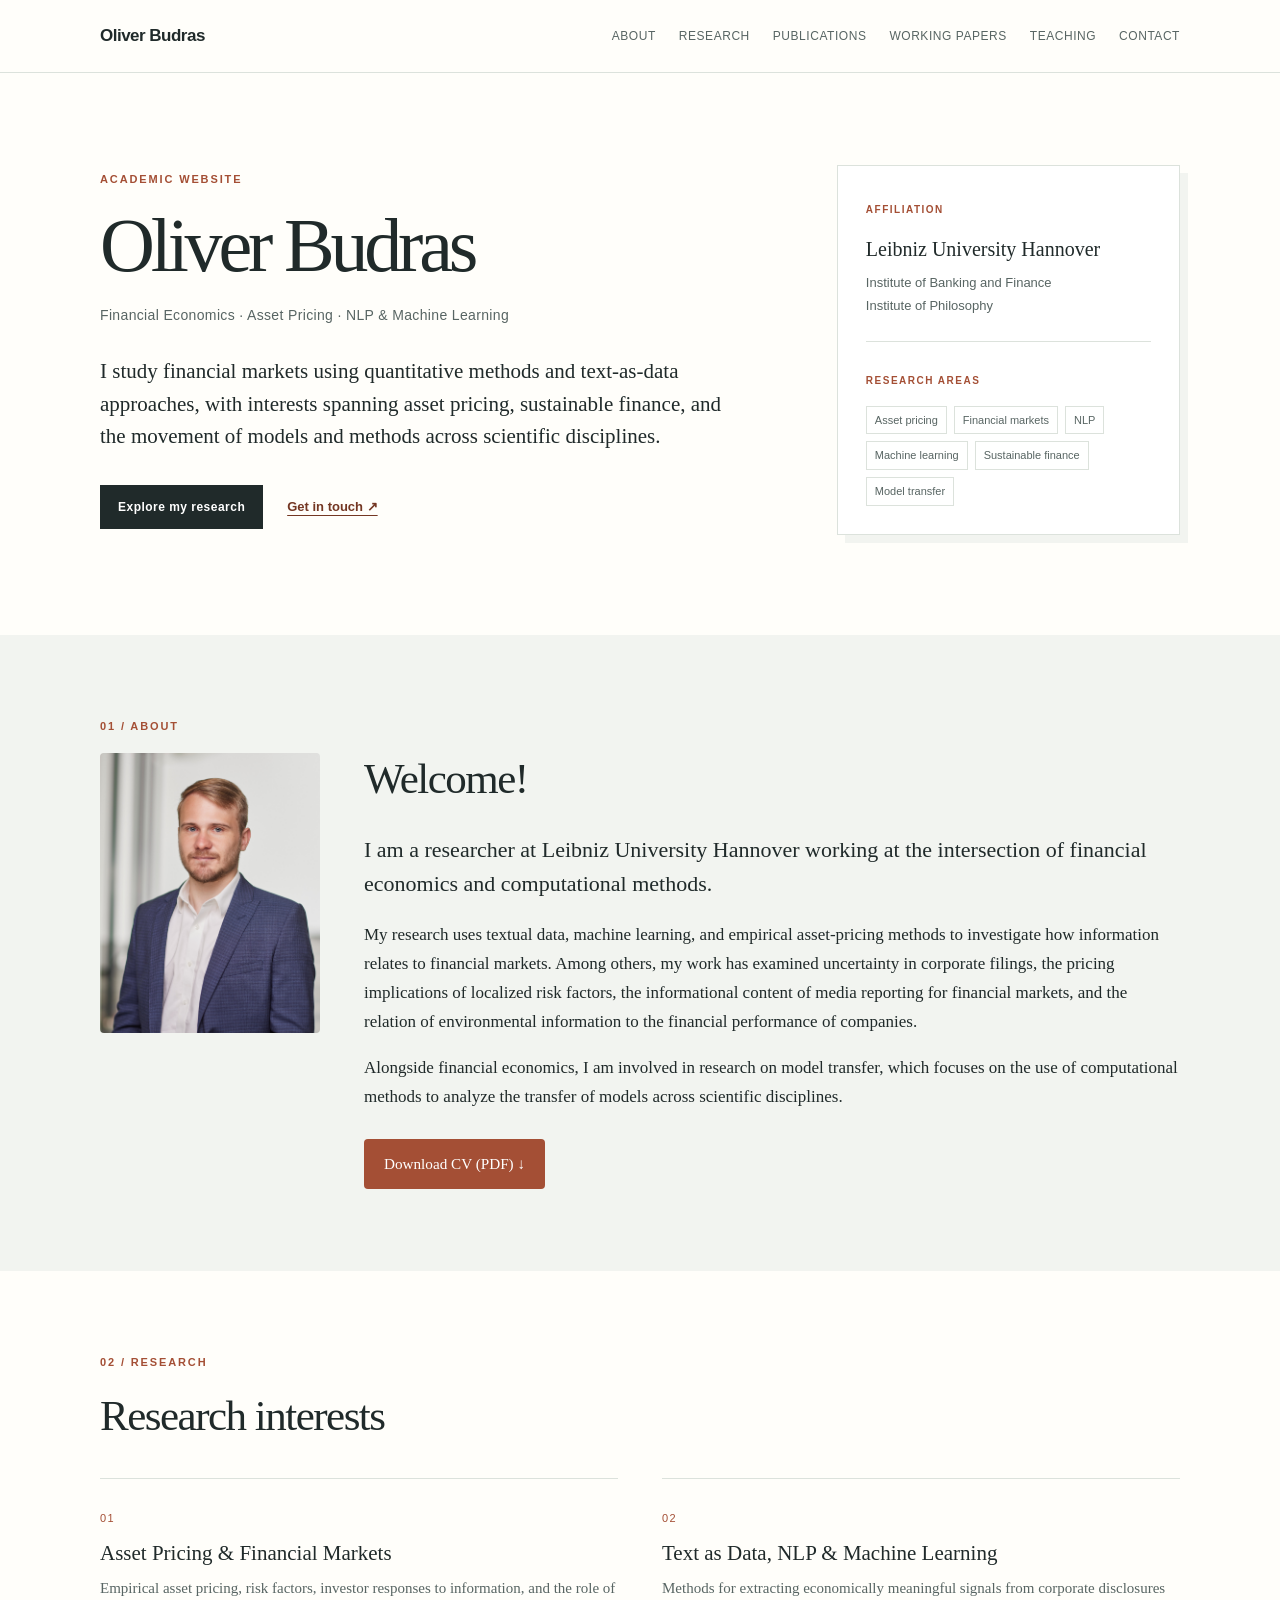
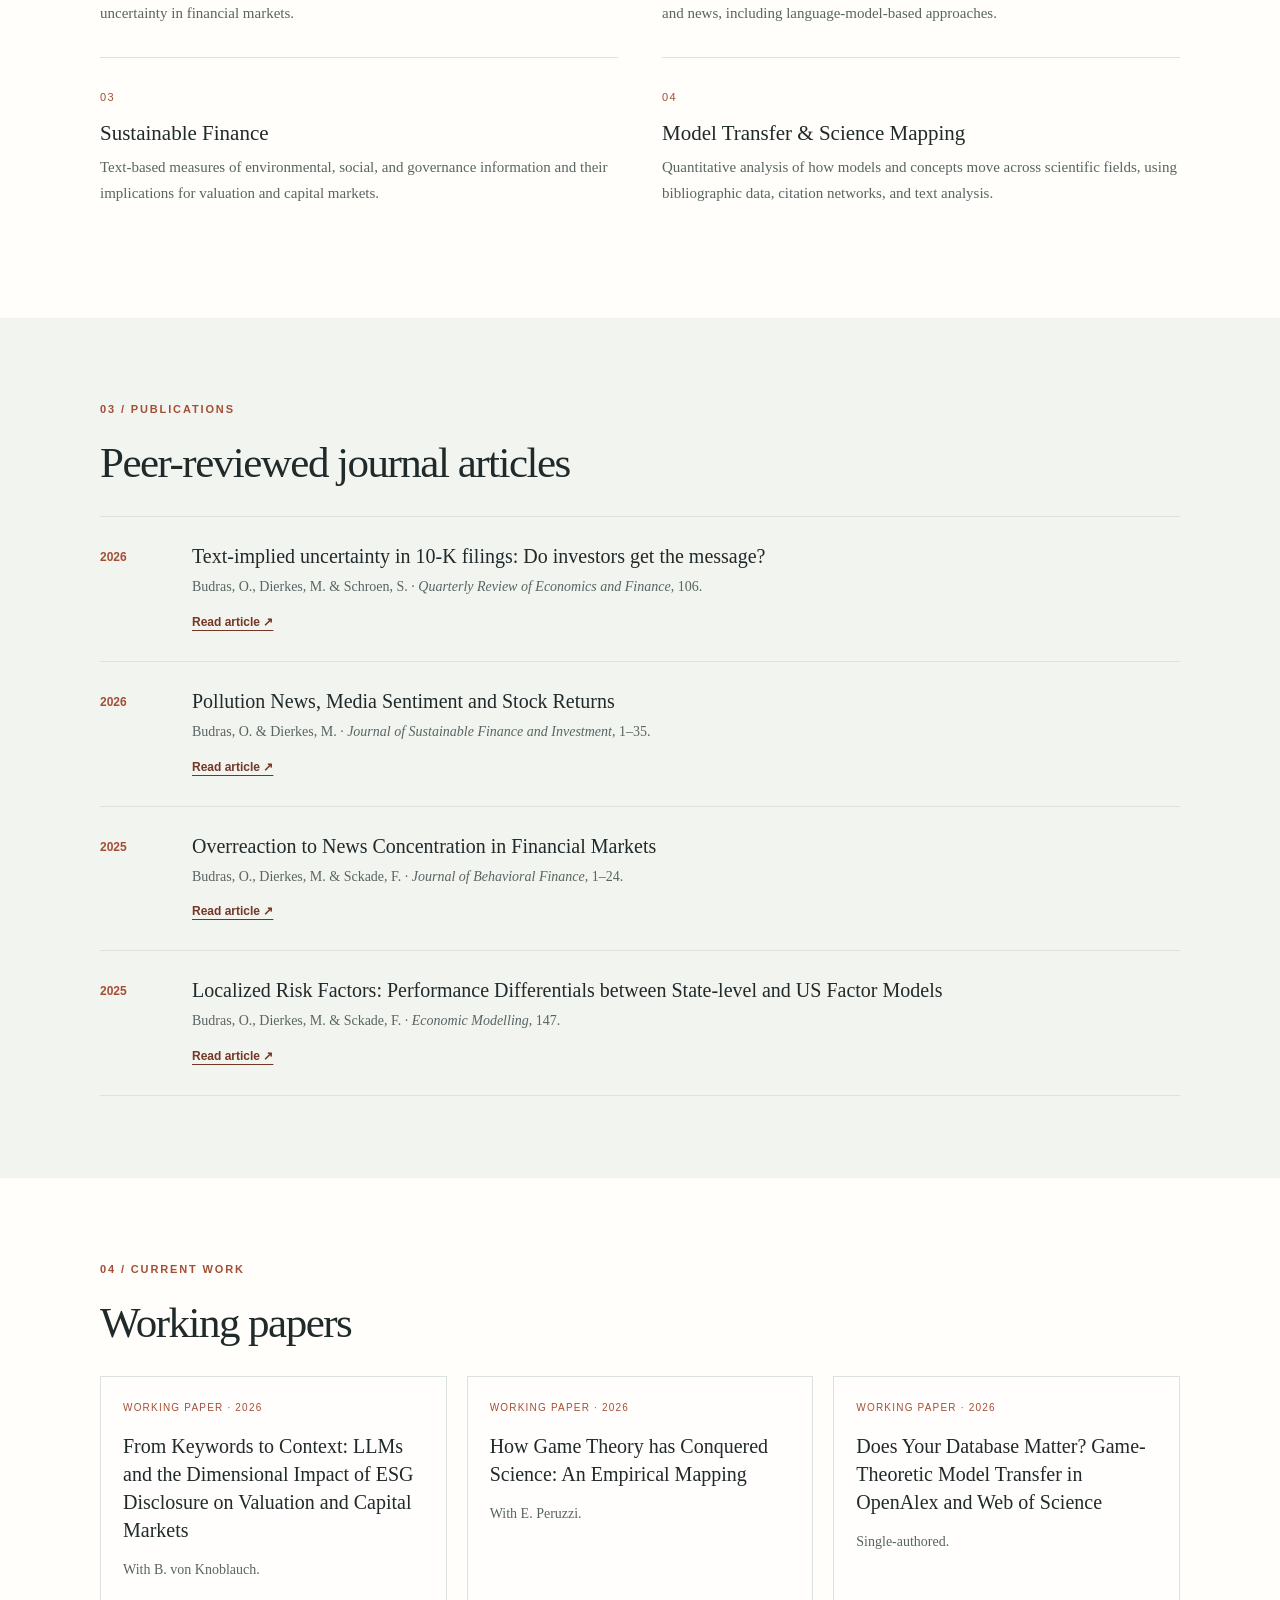
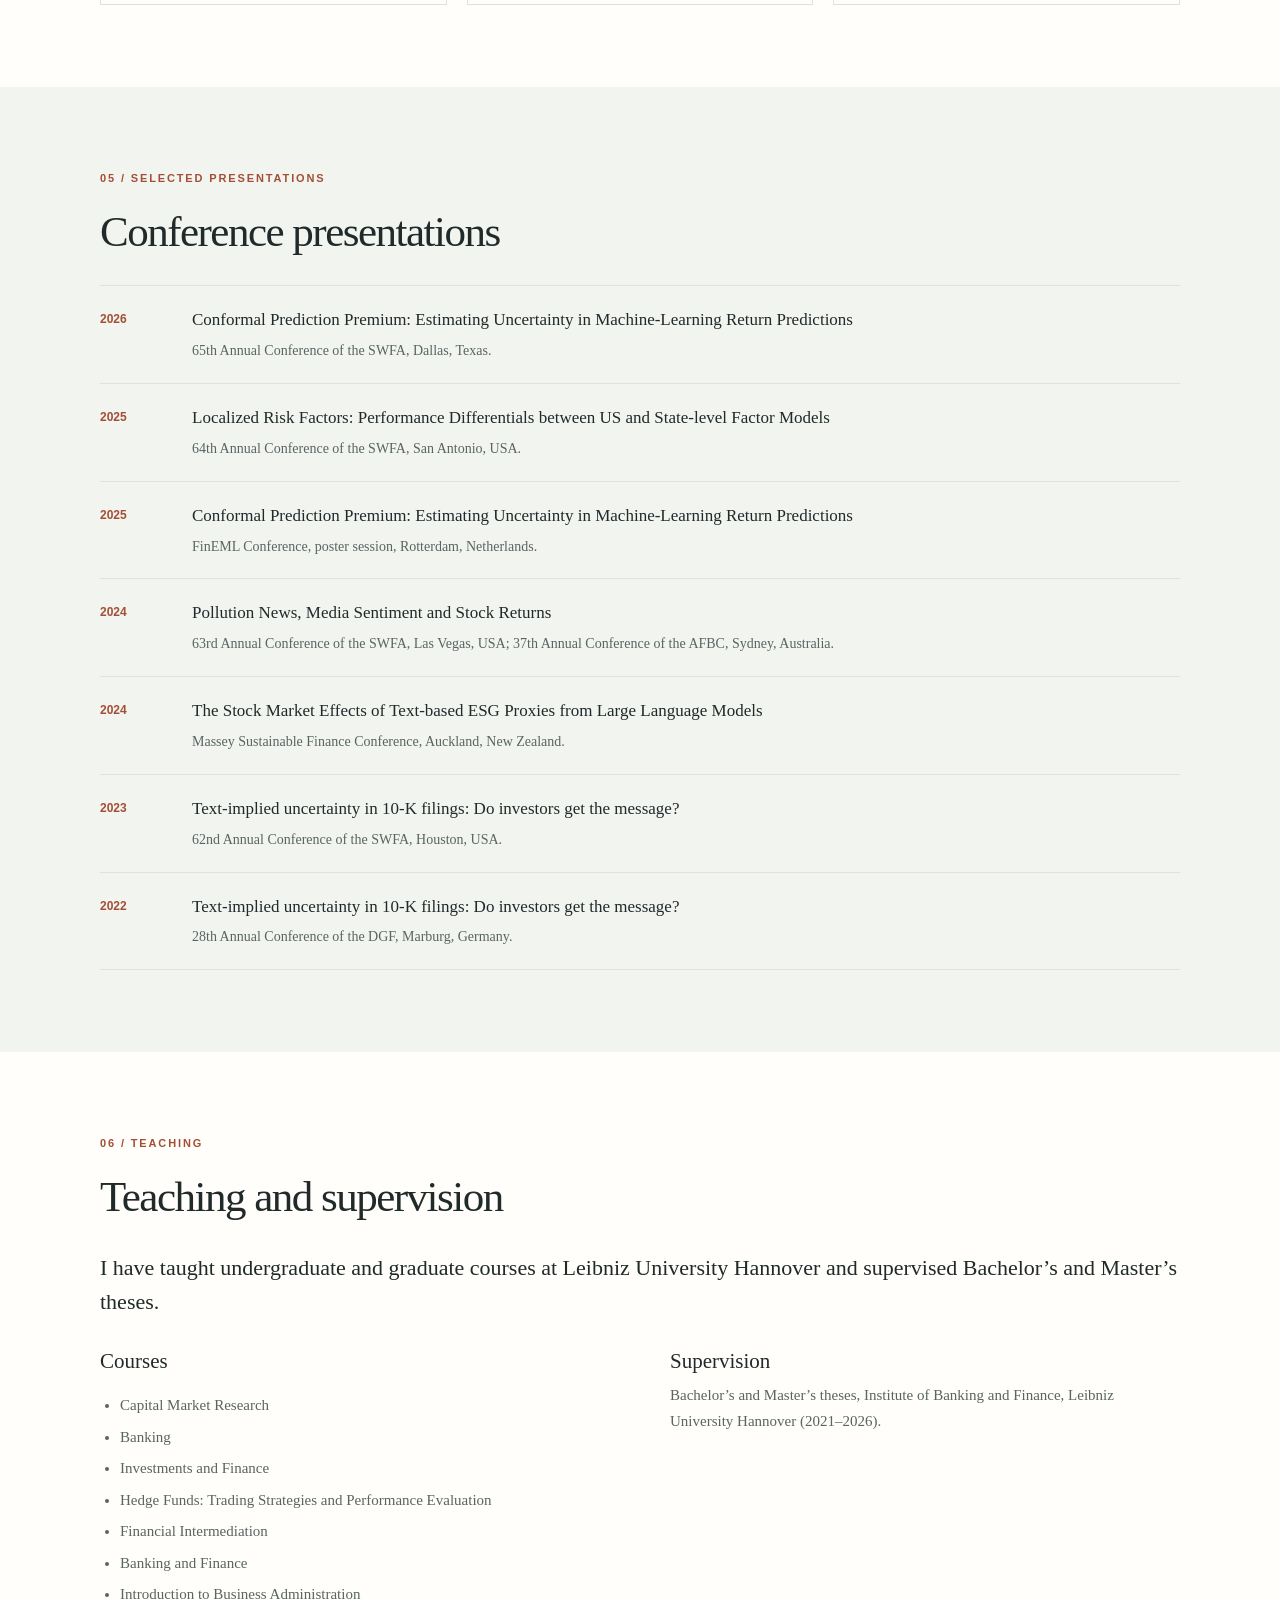
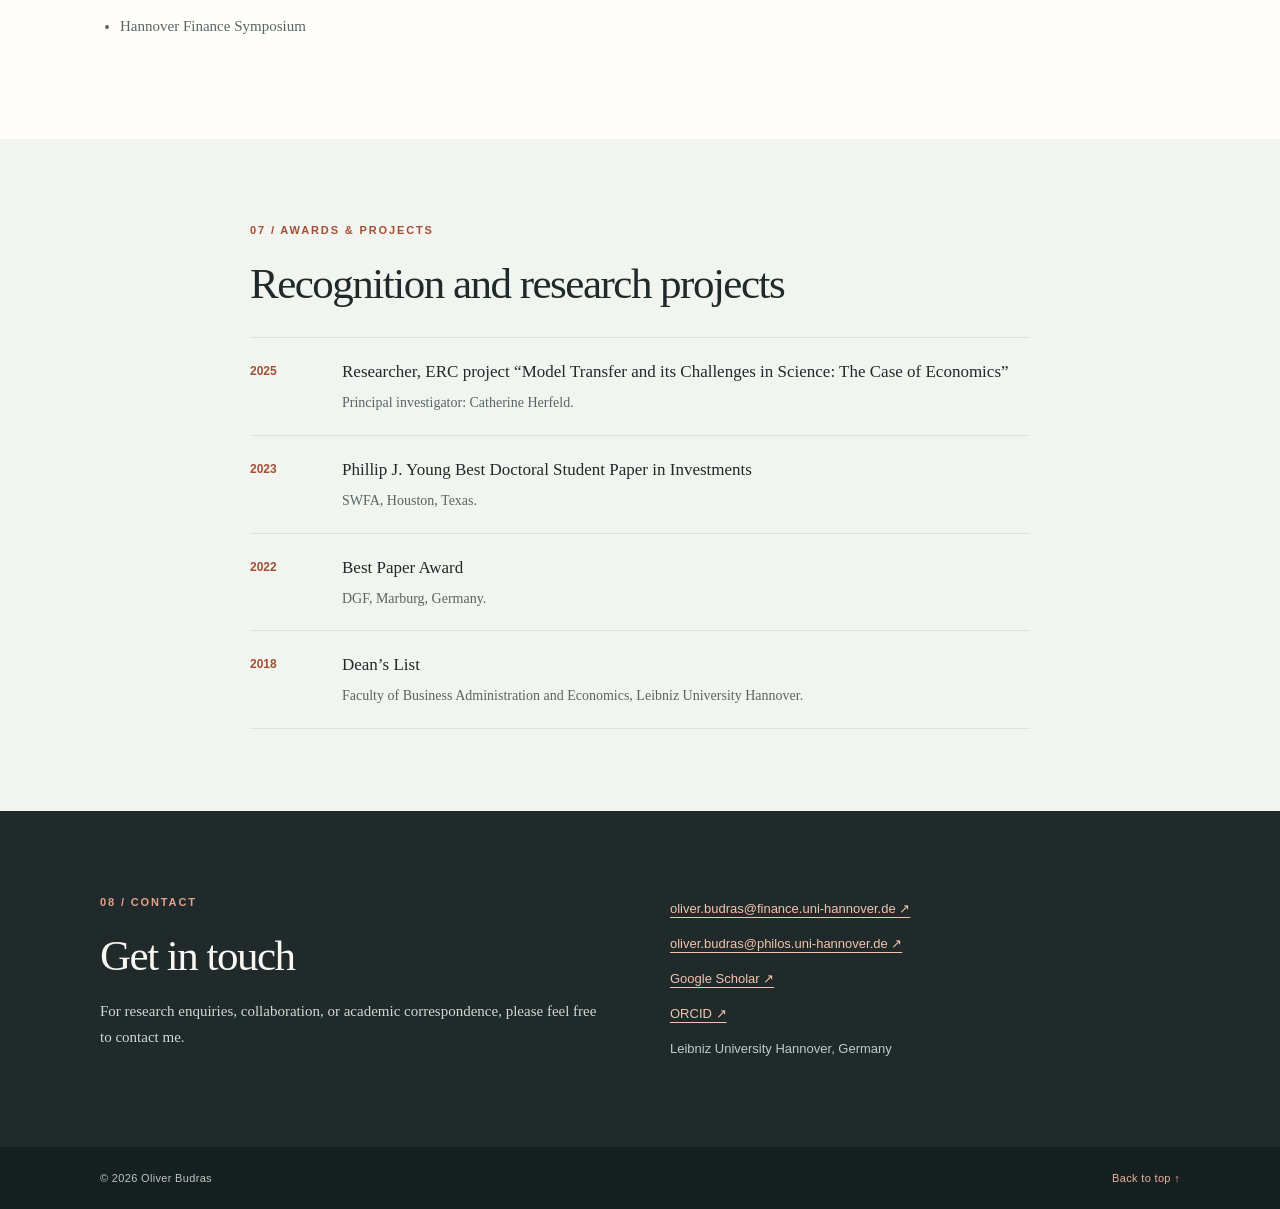
==== index.html @ 7688290a "Add files via upload" ====
<!doctype html>
<html lang="en">
<head>
  <meta charset="utf-8">
  <meta name="viewport" content="width=device-width, initial-scale=1">
  <meta name="description" content="Oliver Budras — research in financial economics, asset pricing, natural language processing, machine learning, sustainable finance, and model transfer.">
  <title>Oliver Budras | Academic Website</title>
  <link rel="stylesheet" href="styles.css">
</head>
<body>
  <header class="site-header">
    <div class="header-inner">
      <a class="wordmark" href="#home">Oliver Budras</a>
      <button class="menu-toggle" aria-label="Toggle navigation" aria-expanded="false">☰</button>
      <nav class="nav" aria-label="Main navigation">
        <a href="#about">About</a>
        <a href="#research">Research</a>
        <a href="#publications">Publications</a>
        <a href="#working-papers">Working Papers</a>
        <a href="#teaching">Teaching</a>
        <a href="#contact">Contact</a>
      </nav>
    </div>
  </header>


  <main id="home">
    <section class="hero wrap">
      <div class="hero-copy">
        <p class="eyebrow">Academic website</p>
        <h1>Oliver Budras</h1>
        <p class="subtitle">Financial Economics · Asset Pricing · NLP &amp; Machine Learning</p>
        <p class="intro">I study financial markets using quantitative methods and text-as-data approaches, with interests spanning asset pricing, sustainable finance, and the movement of models and methods across scientific disciplines.</p>
        <div class="hero-links">
          <a class="button button-dark" href="#publications">Explore my research</a>
          <a class="text-link" href="mailto:oliver.budras@finance.uni-hannover.de">Get in touch ↗</a>
        </div>
      </div>
      <aside class="affiliation-card">
        <span class="card-label">Affiliation</span>
        <p class="affiliation-name">Leibniz University Hannover</p>
        <p>Institute of Banking and Finance<br>Institute of Philosophy</p>
        <div class="card-rule"></div>
        <span class="card-label">Research areas</span>
        <ul class="tag-list">
          <li>Asset pricing</li><li>Financial markets</li><li>NLP</li><li>Machine learning</li><li>Sustainable finance</li><li>Model transfer</li>
        </ul>
      </aside>
    </section>


<section class="section section-muted" id="about">
  <div class="wrap">
    <p class="eyebrow">01 / About</p>

    <div class="about-layout">
      <div class="about-photo">
        <img
          src="images/oliver-budras.jpg"
          alt="Portrait of Oliver Budras"
        />
      </div>

      <div class="about-text">
        <h2>Welcome!</h2>

        <p class="lead">
          I am a researcher at Leibniz University Hannover
          working at the intersection of financial economics
          and computational methods.
        </p>

        <p>
          My research uses textual data, machine learning,
          and empirical asset-pricing methods to investigate
          how information relates to financial markets. Among others, my
          work has examined uncertainty in corporate filings,
          the pricing implications of localized risk factors, the informational content of media reporting for financial markets,
          and the relation of environmental information to the financial performance of companies.
        </p>

        <p>
          Alongside financial economics, I am involved in
          research on model transfer, which focuses on the use of computational methods to analyze the transfer of models across scientific disciplines.
        </p>


<div class="cv-download">
  <a href="files/CV_Oliver_Budras.pdf" download class="cv-button">
    Download CV (PDF) ↓
  </a>
</div>
      </div>
    </div>
  </div>
</section>


    <section class="section" id="research">
      <div class="wrap">
        <p class="eyebrow">02 / Research</p>
        <h2>Research interests</h2>
        <div class="research-grid">
          <article class="research-item"><span class="number">01</span><h3>Asset Pricing &amp; Financial Markets</h3><p>Empirical asset pricing, risk factors, investor responses to information, and the role of uncertainty in financial markets.</p></article>
          <article class="research-item"><span class="number">02</span><h3>Text as Data, NLP &amp; Machine Learning</h3><p>Methods for extracting economically meaningful signals from corporate disclosures and news, including language-model-based approaches.</p></article>
          <article class="research-item"><span class="number">03</span><h3>Sustainable Finance</h3><p>Text-based measures of environmental, social, and governance information and their implications for valuation and capital markets.</p></article>
          <article class="research-item"><span class="number">04</span><h3>Model Transfer &amp; Science Mapping</h3><p>Quantitative analysis of how models and concepts move across scientific fields, using bibliographic data, citation networks, and text analysis.</p></article>
        </div>
      </div>
    </section>

    <section class="section section-muted" id="publications">
      <div class="wrap">
        <p class="eyebrow">03 / Publications</p>
        <h2>Peer-reviewed journal articles</h2>
        <div class="publication-list">
          <article class="publication"><span class="pub-year">2026</span><div><h3>Text-implied uncertainty in 10-K filings: Do investors get the message?</h3><p>Budras, O., Dierkes, M. &amp; Schroen, S. · <em>Quarterly Review of Economics and Finance</em>, 106.</p><a href="https://doi.org/10.1016/j.qref.2026.102121" target="_blank" rel="noopener">Read article ↗</a></div></article>
          <article class="publication"><span class="pub-year">2026</span><div><h3>Pollution News, Media Sentiment and Stock Returns</h3><p>Budras, O. &amp; Dierkes, M. · <em>Journal of Sustainable Finance and Investment</em>, 1–35.</p><a href="https://doi.org/10.1080/20430795.2026.2733407" target="_blank" rel="noopener">Read article ↗</a></div></article>
          <article class="publication"><span class="pub-year">2025</span><div><h3>Overreaction to News Concentration in Financial Markets</h3><p>Budras, O., Dierkes, M. &amp; Sckade, F. · <em>Journal of Behavioral Finance</em>, 1–24.</p><a href="https://doi.org/10.1080/15427560.2025.2516744" target="_blank" rel="noopener">Read article ↗</a></div></article>
          <article class="publication"><span class="pub-year">2025</span><div><h3>Localized Risk Factors: Performance Differentials between State-level and US Factor Models</h3><p>Budras, O., Dierkes, M. &amp; Sckade, F. · <em>Economic Modelling</em>, 147.</p><a href="https://doi.org/10.1016/j.econmod.2025.107067" target="_blank" rel="noopener">Read article ↗</a></div></article>
        </div>
      </div>
    </section>

    <section class="section" id="working-papers">
      <div class="wrap">
        <p class="eyebrow">04 / Current work</p>
        <h2>Working papers</h2>
        <div class="working-list">
          <article><span class="status">Working paper · 2026</span><h3>From Keywords to Context: LLMs and the Dimensional Impact of ESG Disclosure on Valuation and Capital Markets</h3><p>With B. von Knoblauch.</p></article>
          <article><span class="status">Working paper · 2026</span><h3>How Game Theory has Conquered Science: An Empirical Mapping</h3><p>With E. Peruzzi.</p></article>
          <article><span class="status">Working paper · 2026</span><h3>Does Your Database Matter? Game-Theoretic Model Transfer in OpenAlex and Web of Science</h3><p>Single-authored.</p></article>
        </div>
      </div>
    </section>

    <section class="section section-muted" id="presentations">
      <div class="wrap">
        <p class="eyebrow">05 / Selected presentations</p>
        <h2>Conference presentations</h2>
        <ul class="timeline">
          <li><span>2026</span><div><strong>Conformal Prediction Premium: Estimating Uncertainty in Machine-Learning Return Predictions</strong><p>65th Annual Conference of the SWFA, Dallas, Texas.</p></div></li>
          <li><span>2025</span><div><strong>Localized Risk Factors: Performance Differentials between US and State-level Factor Models</strong><p>64th Annual Conference of the SWFA, San Antonio, USA.</p></div></li>
          <li><span>2025</span><div><strong>Conformal Prediction Premium: Estimating Uncertainty in Machine-Learning Return Predictions</strong><p>FinEML Conference, poster session, Rotterdam, Netherlands.</p></div></li>
          <li><span>2024</span><div><strong>Pollution News, Media Sentiment and Stock Returns</strong><p>63rd Annual Conference of the SWFA, Las Vegas, USA; 37th Annual Conference of the AFBC, Sydney, Australia.</p></div></li>
          <li><span>2024</span><div><strong>The Stock Market Effects of Text-based ESG Proxies from Large Language Models</strong><p>Massey Sustainable Finance Conference, Auckland, New Zealand.</p></div></li>
          <li><span>2023</span><div><strong>Text-implied uncertainty in 10-K filings: Do investors get the message?</strong><p>62nd Annual Conference of the SWFA, Houston, USA.</p></div></li>
          <li><span>2022</span><div><strong>Text-implied uncertainty in 10-K filings: Do investors get the message?</strong><p>28th Annual Conference of the DGF, Marburg, Germany.</p></div></li>
        </ul>
      </div>
    </section>

    <section class="section" id="teaching">
      <div class="wrap">
        <p class="eyebrow">06 / Teaching</p>
        <h2>Teaching and supervision</h2>
        <p class="lead">I have taught undergraduate and graduate courses at Leibniz University Hannover and supervised Bachelor’s and Master’s theses.</p>
        <div class="teaching-grid">
          <div><h3>Courses</h3><ul><li>Capital Market Research</li><li>Banking</li><li>Investments and Finance</li><li>Hedge Funds: Trading Strategies and Performance Evaluation</li><li>Financial Intermediation</li><li>Banking and Finance</li><li>Introduction to Business Administration</li><li>Hannover Finance Symposium</li></ul></div>
          <div><h3>Supervision</h3><p>Bachelor’s and Master’s theses, Institute of Banking and Finance, Leibniz University Hannover (2021–2026).</p>
        </div>
      </div>
    </section>

    <section class="section section-muted" id="awards">
      <div class="wrap narrow">
        <p class="eyebrow">07 / Awards &amp; projects</p>
        <h2>Recognition and research projects</h2>
        <ul class="timeline compact">
          <li><span>2025</span><div><strong>Researcher, ERC project “Model Transfer and its Challenges in Science: The Case of Economics”</strong><p>Principal investigator: Catherine Herfeld.</p></div></li>
          <li><span>2023</span><div><strong>Phillip J. Young Best Doctoral Student Paper in Investments</strong><p>SWFA, Houston, Texas.</p></div></li>
          <li><span>2022</span><div><strong>Best Paper Award</strong><p>DGF, Marburg, Germany.</p></div></li>
          <li><span>2018</span><div><strong>Dean’s List</strong><p>Faculty of Business Administration and Economics, Leibniz University Hannover.</p></div></li>
        </ul>
      </div>
    </section>

    <section class="section contact-section" id="contact">
      <div class="wrap contact-inner">
        <div><p class="eyebrow">08 / Contact</p><h2>Get in touch</h2><p>For research enquiries, collaboration, or academic correspondence, please feel free to contact me.</p></div>
        <div class="contact-links"><a href="mailto:oliver.budras@finance.uni-hannover.de">oliver.budras@finance.uni-hannover.de ↗</a><a href="mailto:oliver.budras@philos.uni-hannover.de">oliver.budras@philos.uni-hannover.de ↗</a><a href="https://scholar.google.com/citations?user=HMwaG8IAAAAJ&hl=de&oi=ao"
     target="_blank"
     rel="noopener noreferrer">
    Google Scholar ↗
  </a> <a href="https://orcid.org/0000-0003-1497-2655"
     target="_blank"
     rel="noopener noreferrer">
    ORCID ↗
  </a><span>Leibniz University Hannover, Germany</span></div>
      </div>
    </section>
  </main>

  <footer class="footer"><div class="wrap footer-inner"><span>© <span id="year"></span> Oliver Budras</span><a href="#home">Back to top ↑</a></div></footer>
  <script>
    document.getElementById('year').textContent = new Date().getFullYear();
    const toggle = document.querySelector('.menu-toggle');
    const nav = document.querySelector('.nav');
    toggle.addEventListener('click', () => {
      const open = nav.classList.toggle('nav-open');
      toggle.setAttribute('aria-expanded', String(open));
    });
    nav.querySelectorAll('a').forEach(link => link.addEventListener('click', () => {
      nav.classList.remove('nav-open'); toggle.setAttribute('aria-expanded', 'false');
    }));
  </script>
</body>
</html>
---- styles.css ----
:root{--ink:#202a2a;--muted:#586563;--paper:#fffefa;--soft:#f2f4f0;--line:#dce2dc;--accent:#a44f35;--accent-dark:#743723;--max:1080px}
*{box-sizing:border-box}html{scroll-behavior:smooth;scroll-padding-top:82px}body{margin:0;background:var(--paper);color:var(--ink);font-family:Georgia,"Times New Roman",serif;font-size:17px;line-height:1.7}a{color:var(--accent-dark);text-decoration-thickness:1px;text-underline-offset:4px}a:hover{color:var(--accent);text-decoration-thickness:2px}.wrap{width:min(var(--max),calc(100% - 48px));margin-inline:auto}.narrow{max-width:780px}.site-header{position:sticky;top:0;z-index:10;background:rgba(255,254,250,.96);backdrop-filter:blur(10px);border-bottom:1px solid var(--line)}.header-inner{width:min(var(--max),calc(100% - 48px));margin:auto;min-height:72px;display:flex;align-items:center;justify-content:space-between;gap:24px}.wordmark{font-family:Arial,sans-serif;font-size:17px;font-weight:700;letter-spacing:-.03em;color:var(--ink);text-decoration:none}.nav{display:flex;gap:23px;align-items:center}.nav a{font-family:Arial,sans-serif;font-size:12px;letter-spacing:.045em;text-transform:uppercase;color:var(--muted);text-decoration:none}.nav a:hover{color:var(--accent)}.menu-toggle{display:none;border:0;background:none;font-size:24px;color:var(--ink)}.hero{display:grid;grid-template-columns:1.55fr .8fr;gap:72px;align-items:center;padding-top:92px;padding-bottom:100px}.eyebrow{font-family:Arial,sans-serif;font-size:11px;letter-spacing:.17em;text-transform:uppercase;color:var(--accent);font-weight:700;margin:0 0 18px}.hero h1{font-size:clamp(48px,7vw,76px);letter-spacing:-.055em;line-height:1.02;margin:0 0 19px;font-weight:500}.subtitle{font-family:Arial,sans-serif;font-size:14px;letter-spacing:.025em;color:var(--muted);margin:0 0 28px}.intro{font-size:21px;line-height:1.55;max-width:650px;margin:0}.hero-links{display:flex;gap:24px;align-items:center;flex-wrap:wrap;margin-top:32px}.button{display:inline-block;padding:12px 18px;font-family:Arial,sans-serif;font-size:12px;font-weight:700;letter-spacing:.04em;text-decoration:none}.button-dark{background:var(--ink);color:white}.button-dark:hover{background:var(--accent-dark);color:white}.text-link{font-family:Arial,sans-serif;font-size:13px;font-weight:700}.affiliation-card{border:1px solid var(--line);padding:28px;background:#fff;box-shadow:8px 8px 0 var(--soft)}.card-label{font-family:Arial,sans-serif;font-size:10px;text-transform:uppercase;letter-spacing:.15em;color:var(--accent);font-weight:700}.affiliation-name{font-size:20px;line-height:1.35;margin:13px 0 8px}.affiliation-card p:not(.affiliation-name){font-family:Arial,sans-serif;font-size:13px;line-height:1.8;color:var(--muted);margin:0}.card-rule{height:1px;background:var(--line);margin:23px 0}.tag-list{list-style:none;padding:0;margin:12px 0 0;display:flex;gap:7px;flex-wrap:wrap}.tag-list li{font-family:Arial,sans-serif;font-size:11px;border:1px solid var(--line);padding:4px 8px;color:var(--muted)}.section{padding:82px 0}.section-muted{background:var(--soft)}h2{font-size:clamp(32px,4vw,43px);font-weight:500;letter-spacing:-.035em;line-height:1.2;margin:0 0 28px}.lead{font-size:22px;line-height:1.55;margin:0 0 20px}.small-note{font-family:Arial,sans-serif;font-size:13px;color:var(--muted);border-left:2px solid var(--accent);padding-left:14px;margin-top:25px}.research-grid{display:grid;grid-template-columns:repeat(2,minmax(0,1fr));gap:0 44px;margin-top:36px}.research-item{border-top:1px solid var(--line);padding:24px 0 30px}.number{font-family:Arial,sans-serif;font-size:11px;color:var(--accent);letter-spacing:.12em}.research-item h3,.teaching-grid h3{font-size:21px;font-weight:500;line-height:1.35;margin:8px 0}.research-item p,.teaching-grid p{font-size:15px;color:var(--muted);margin:0}.publication-list{border-top:1px solid var(--line)}.publication{display:grid;grid-template-columns:72px 1fr;gap:20px;padding:25px 0;border-bottom:1px solid var(--line)}.pub-year{font-family:Arial,sans-serif;color:var(--accent);font-size:12px;font-weight:700;padding-top:5px}.publication h3,.working-list h3{font-size:20px;font-weight:500;line-height:1.4;margin:0 0 5px}.publication p{font-size:14px;color:var(--muted);margin:0 0 8px}.publication a{font-family:Arial,sans-serif;font-size:12px;font-weight:700}.working-list{display:grid;grid-template-columns:repeat(3,minmax(0,1fr));gap:20px}.working-list article{border:1px solid var(--line);padding:22px;background:rgba(255,255,255,.55)}.status{font-family:Arial,sans-serif;font-size:10px;text-transform:uppercase;letter-spacing:.12em;color:var(--accent);display:block;margin-bottom:16px}.working-list p{font-size:14px;color:var(--muted);margin-bottom:0}.timeline{list-style:none;margin:0;padding:0;border-top:1px solid var(--line)}.timeline li{display:grid;grid-template-columns:70px 1fr;gap:22px;padding:20px 0;border-bottom:1px solid var(--line)}.timeline li>span{font-family:Arial,sans-serif;font-size:12px;color:var(--accent);font-weight:700;padding-top:3px}.timeline strong{font-weight:500}.timeline p{font-size:14px;color:var(--muted);margin:4px 0 0}.compact{margin-top:6px}.teaching-grid{display:grid;grid-template-columns:1fr 1fr;gap:60px}.teaching-grid ul{padding-left:20px;color:var(--muted);font-size:15px}.teaching-grid li{padding:3px 0}.subhead{margin-top:28px!important}.contact-section{background:var(--ink);color:#f8f7f1}.contact-section .eyebrow{color:#e2a28c}.contact-inner{display:grid;grid-template-columns:1fr 1fr;gap:60px;align-items:center}.contact-section h2{margin-bottom:18px}.contact-section p:not(.eyebrow){color:#d0d8d3;font-size:15px}.contact-links{display:flex;flex-direction:column;gap:13px;font-family:Arial,sans-serif;font-size:13px}.contact-links a{color:#f3c3ae;overflow-wrap:anywhere}.contact-links span{color:#c1cbc5}.footer{background:#172020;color:#bdc6c0;font-family:Arial,sans-serif;font-size:11px;letter-spacing:.03em}.footer-inner{min-height:62px;display:flex;justify-content:space-between;align-items:center}.footer a{color:#e7b39f;text-decoration:none}
@media(max-width:850px){.nav{gap:13px}.nav a{font-size:10px}.hero{gap:35px}.working-list{grid-template-columns:1fr}.working-list article{padding:19px 22px}.contact-inner{gap:30px}}
@media(max-width:680px){body{font-size:16px}.wrap,.header-inner{width:calc(100% - 36px)}.header-inner{min-height:64px}.menu-toggle{display:block}.nav{display:none;position:absolute;top:64px;left:0;right:0;background:var(--paper);border-bottom:1px solid var(--line);padding:15px 20px 20px;align-items:flex-start;flex-direction:column;gap:14px}.nav.nav-open{display:flex}.nav a{font-size:12px}.hero{grid-template-columns:1fr;padding-top:64px;padding-bottom:66px;gap:40px}.hero h1{font-size:54px}.intro{font-size:19px}.affiliation-card{max-width:440px}.section{padding:62px 0}.research-grid,.teaching-grid,.contact-inner{grid-template-columns:1fr;gap:22px}.publication{grid-template-columns:48px 1fr;gap:12px}.publication h3,.working-list h3{font-size:18px}.timeline li{grid-template-columns:48px 1fr;gap:12px}.contact-inner{gap:14px}.contact-links{margin-top:12px}.footer-inner{min-height:58px}}

.profile {
  display: flex;
  align-items: center;
  gap: 28px;
  margin-bottom: 32px;
}

.profile-photo {
  width: 180px;
  height: 220px;
  object-fit: cover;
  object-position: center;
  border-radius: 8px;
}

.profile-text {
  flex: 1;
}

/* Mobile layout */
@media (max-width: 600px) {
  .profile {
    flex-direction: column;
    align-items: flex-start;
  }

  .profile-photo {
    width: 150px;
    height: 180px;
  }
}

.about-layout {
  display: grid;
  grid-template-columns: 220px minmax(0, 1fr);
  gap: 44px;
  align-items: start;
}

.about-photo img {
  display: block;
  width: 100%;
  height: 280px;
  object-fit: cover;
  object-position: center top;
  border-radius: 4px;
}

.about-text h2 {
  margin-top: 0;
}

@media (max-width: 680px) {
  .about-layout {
    grid-template-columns: 1fr;
    gap: 26px;
  }

  .about-photo img {
    width: 180px;
    height: 230px;
  }
}


.cv-download {
  margin-top: 28px;
}

.cv-button {
  display: inline-block;
  padding: 12px 20px;
  background-color: #a44f35;
  color: #ffffff;
  text-decoration: none;
  border-radius: 4px;
  font-size: 0.95rem;
  transition: background-color 0.2s ease;
}

.cv-button:hover {
  background-color: #823c29;
}
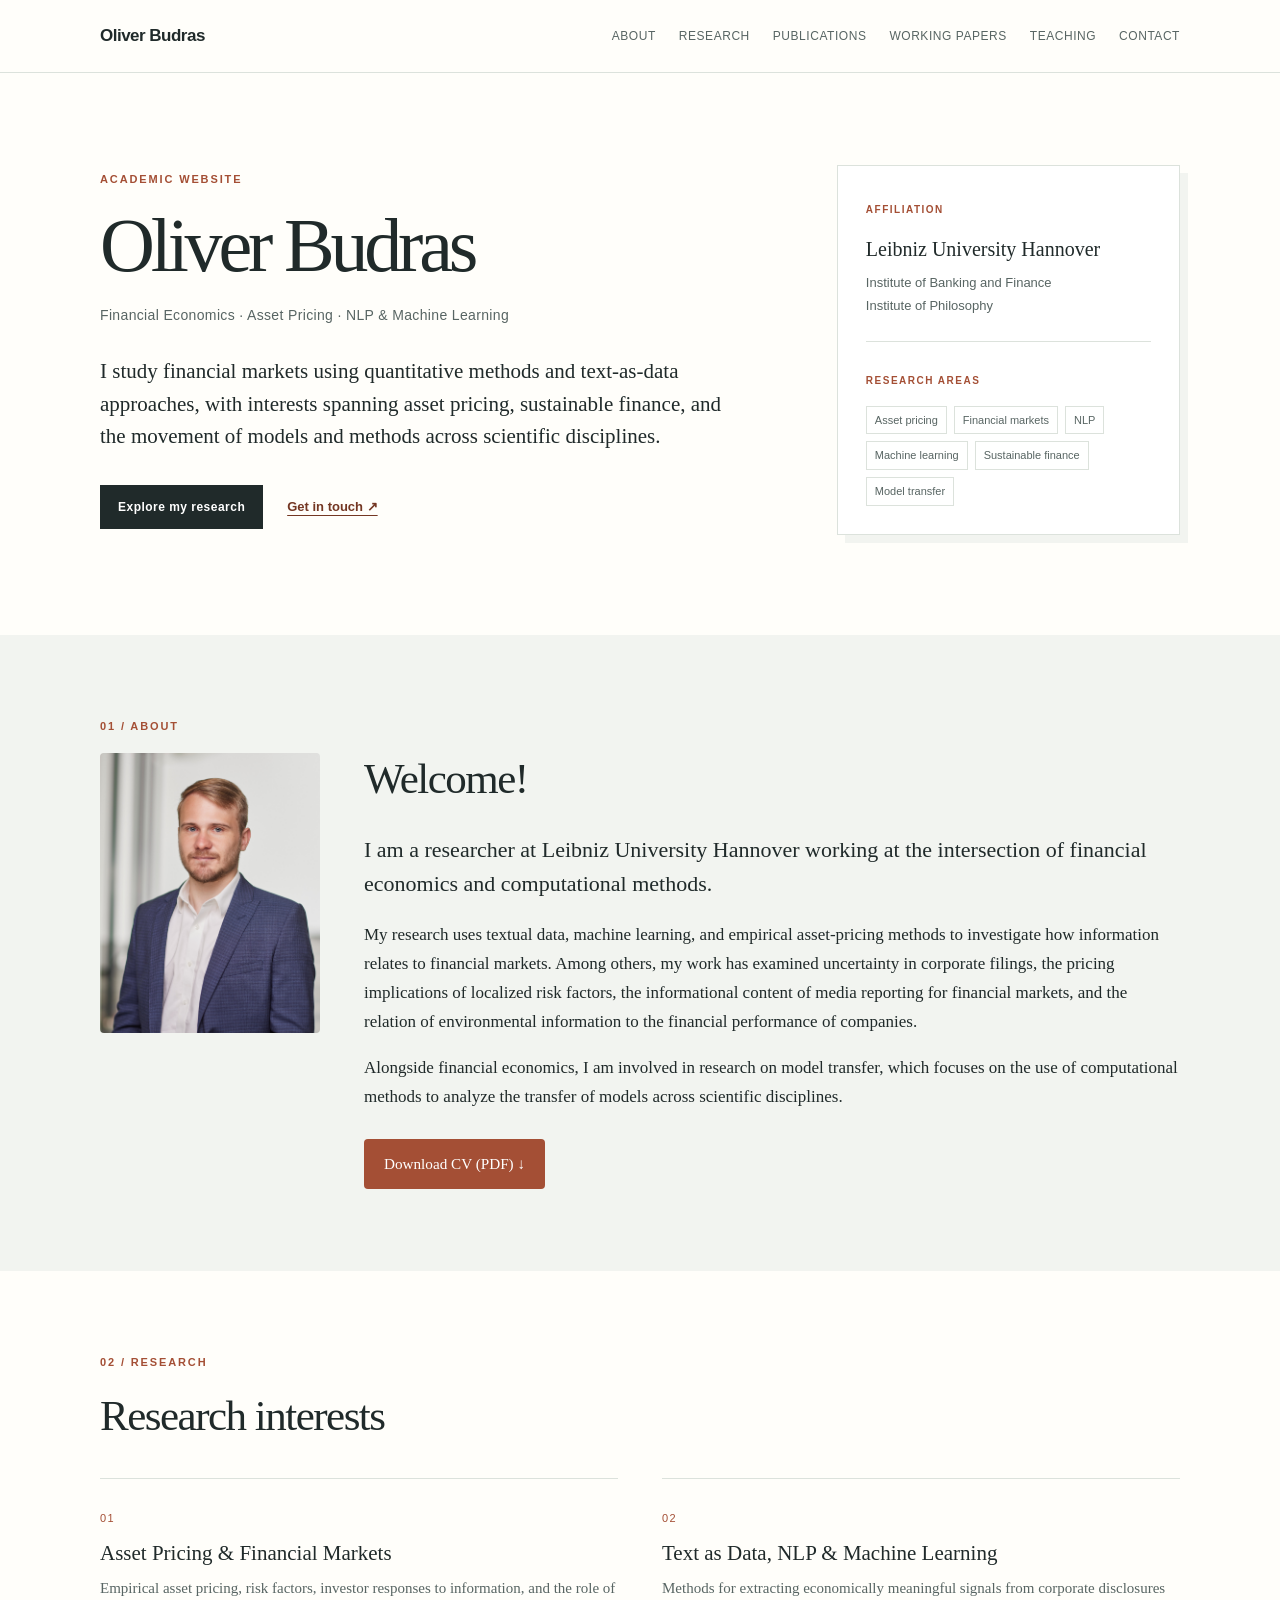
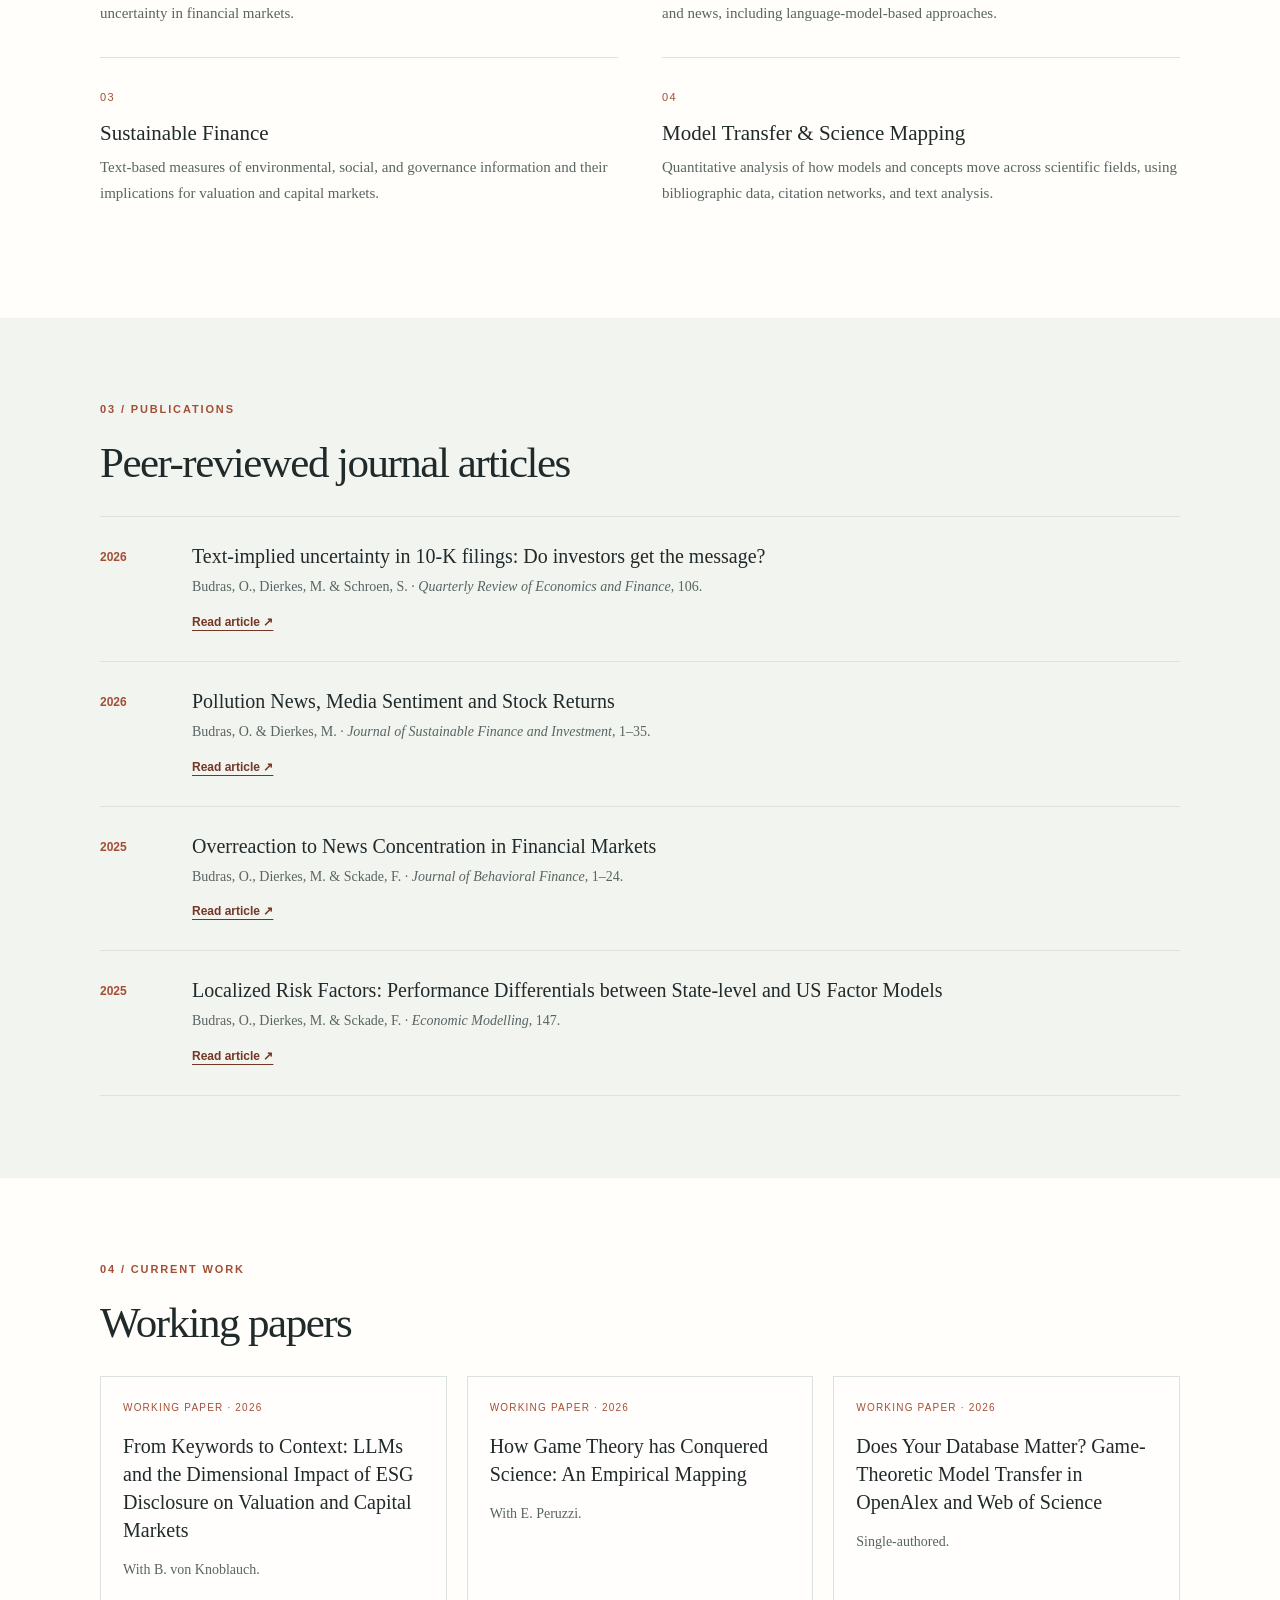
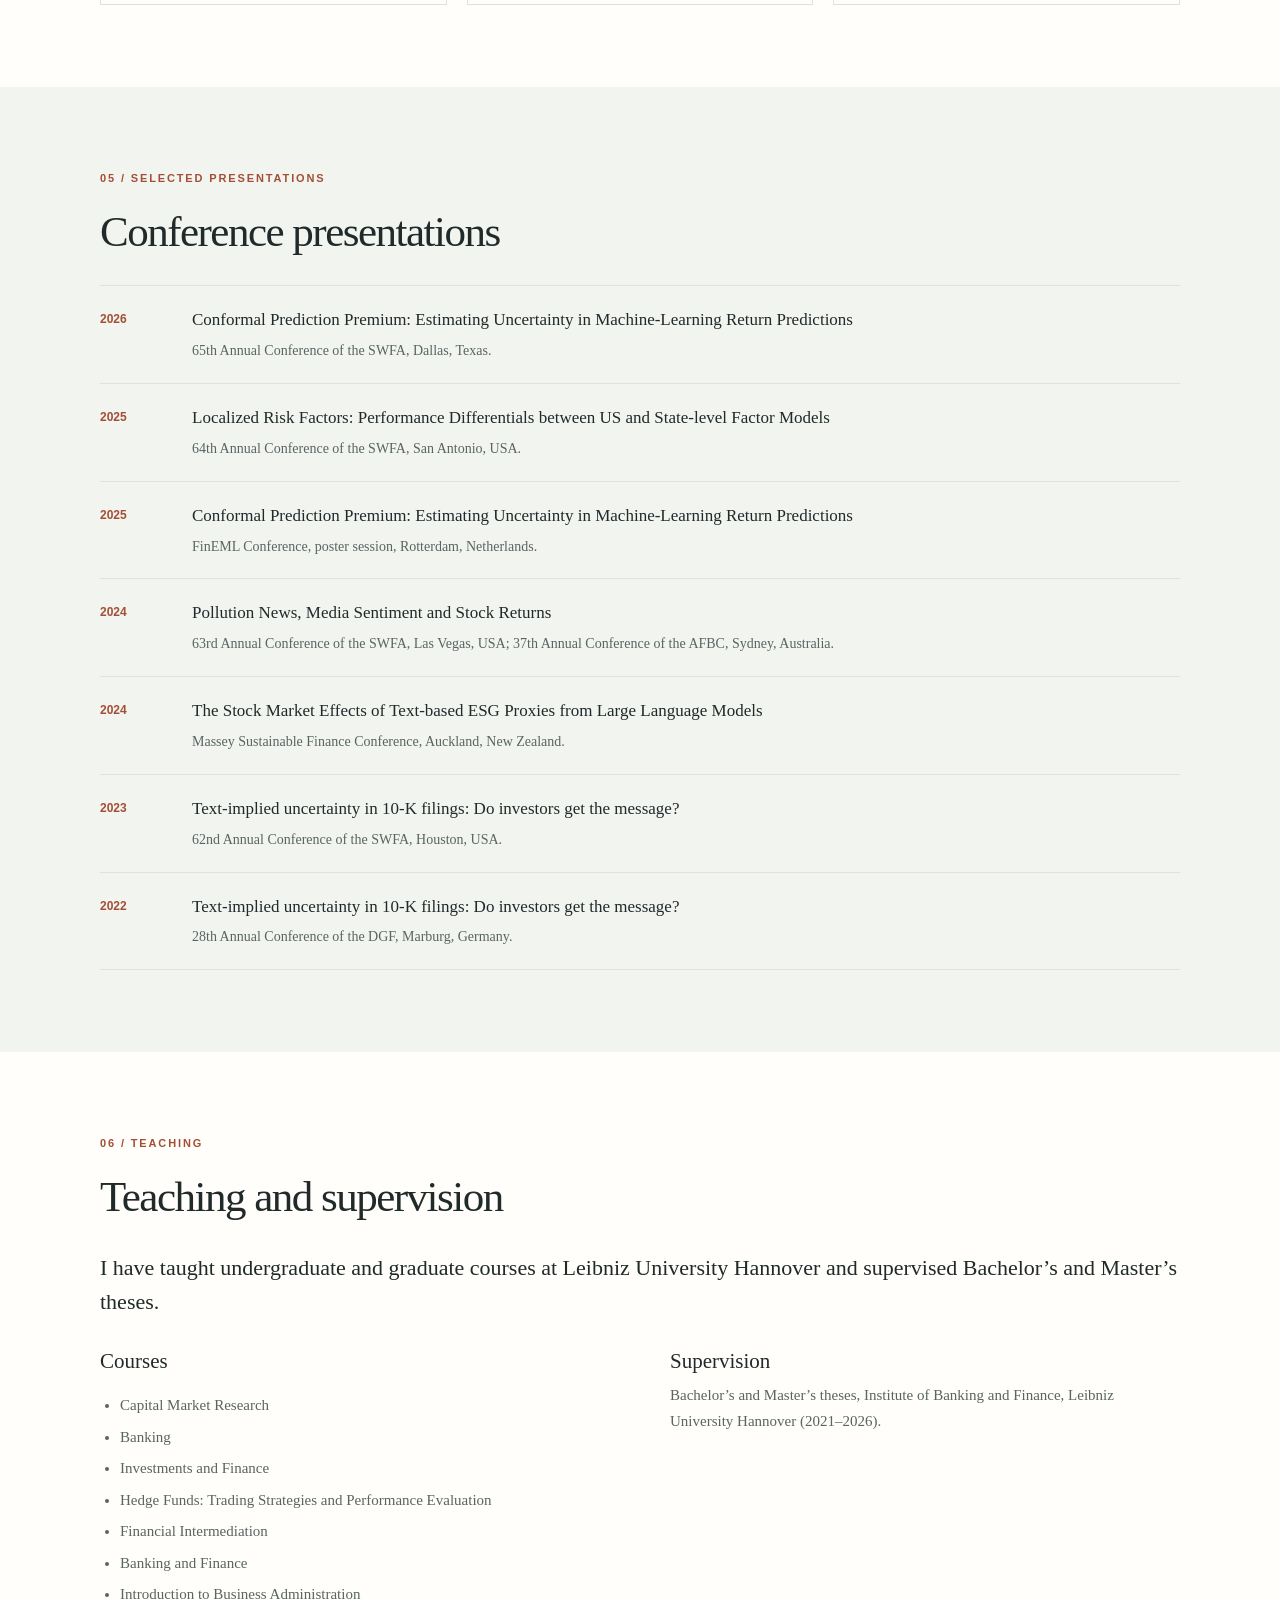
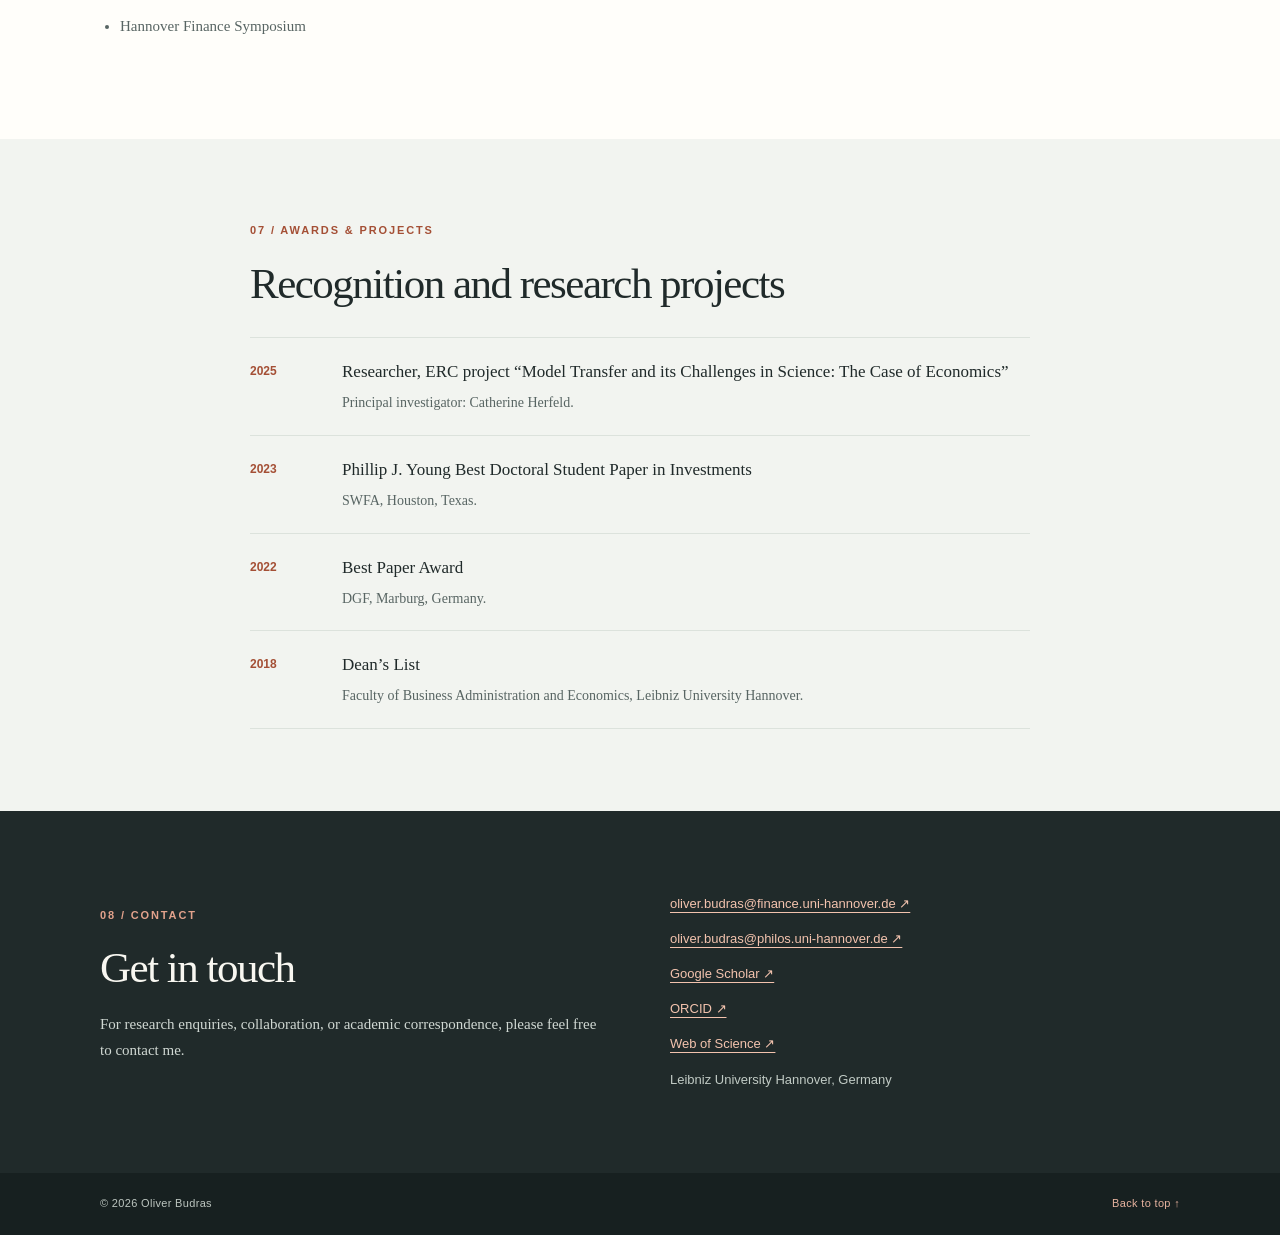
==== commit 6e02d6d3: "Update index.html" ====
--- a/index.html
+++ b/index.html
@@ -186,6 +186,10 @@
      target="_blank"
      rel="noopener noreferrer">
     ORCID ↗
+     </a> <a href="https://www.webofscience.com/wos/author/record/PXC-2817-2026"
+     target="_blank"
+     rel="noopener noreferrer">
+    Web of Science ↗
   </a><span>Leibniz University Hannover, Germany</span></div>
       </div>
     </section>
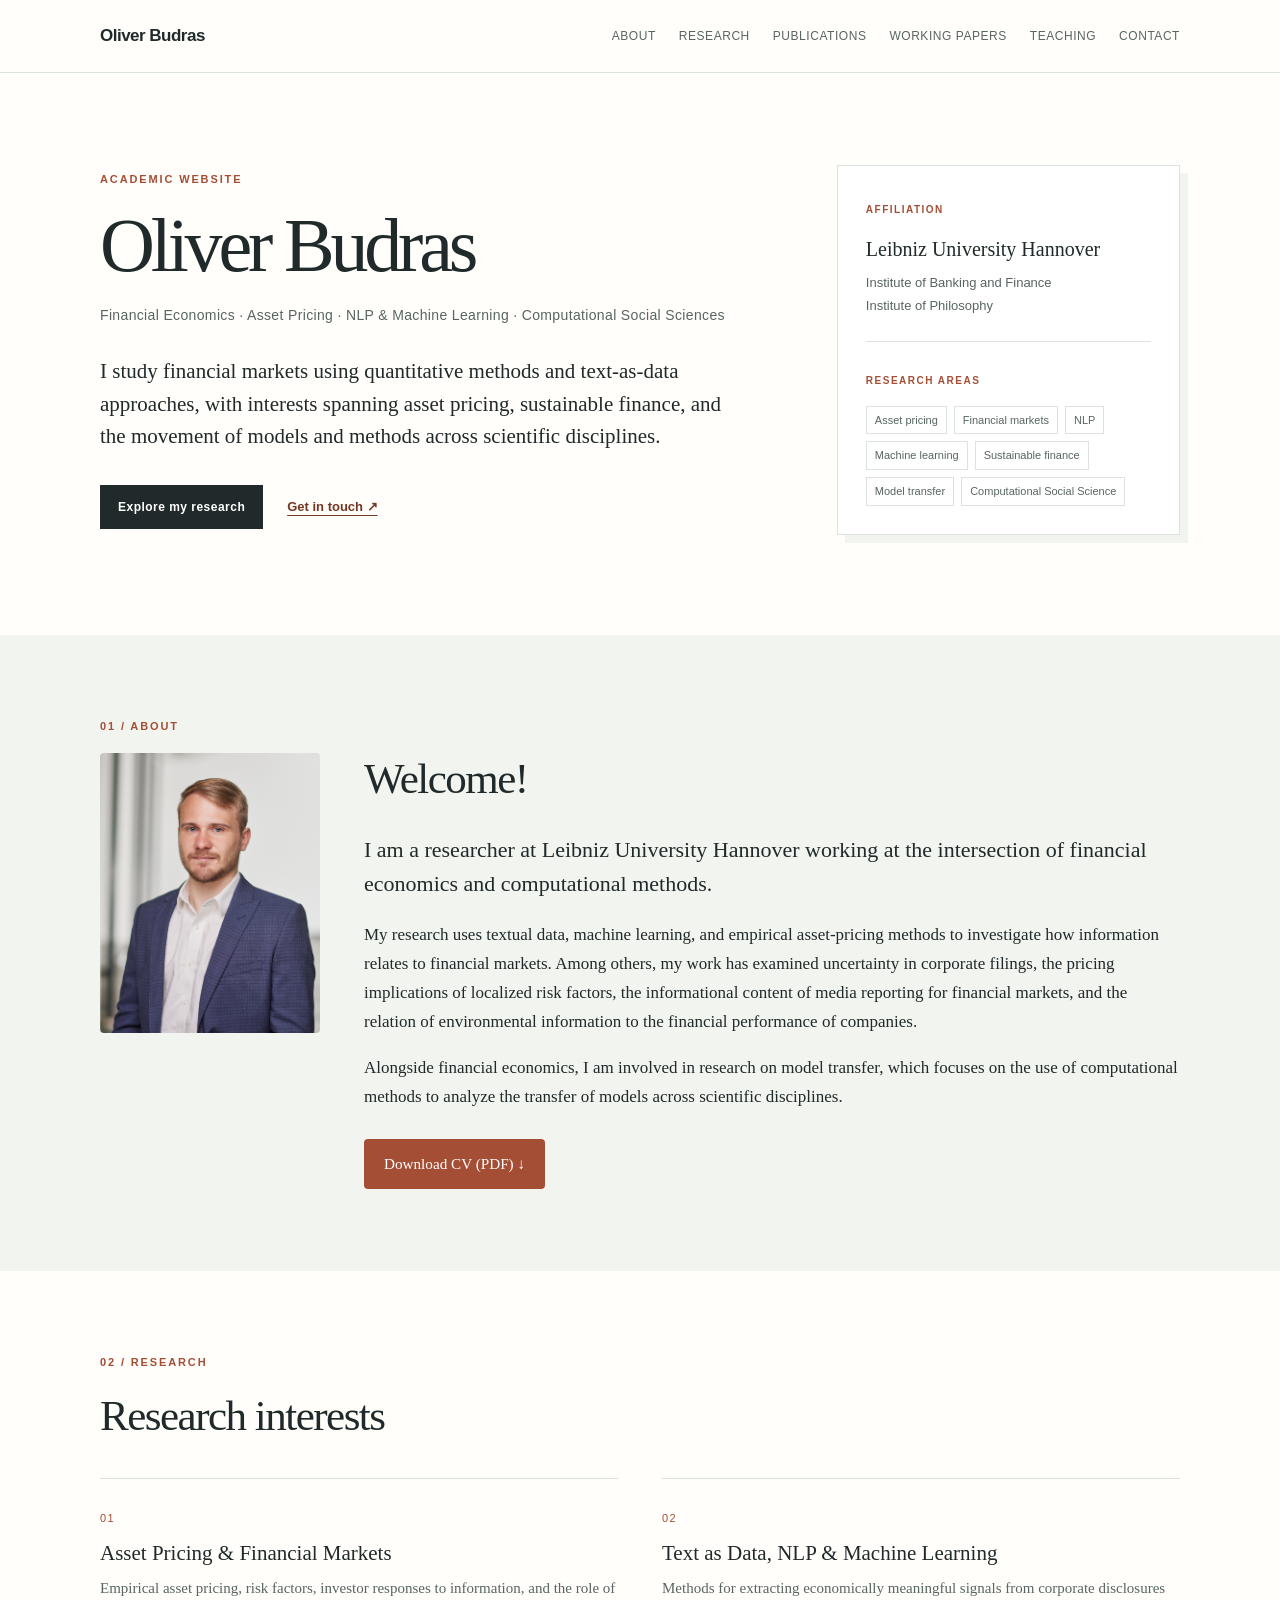
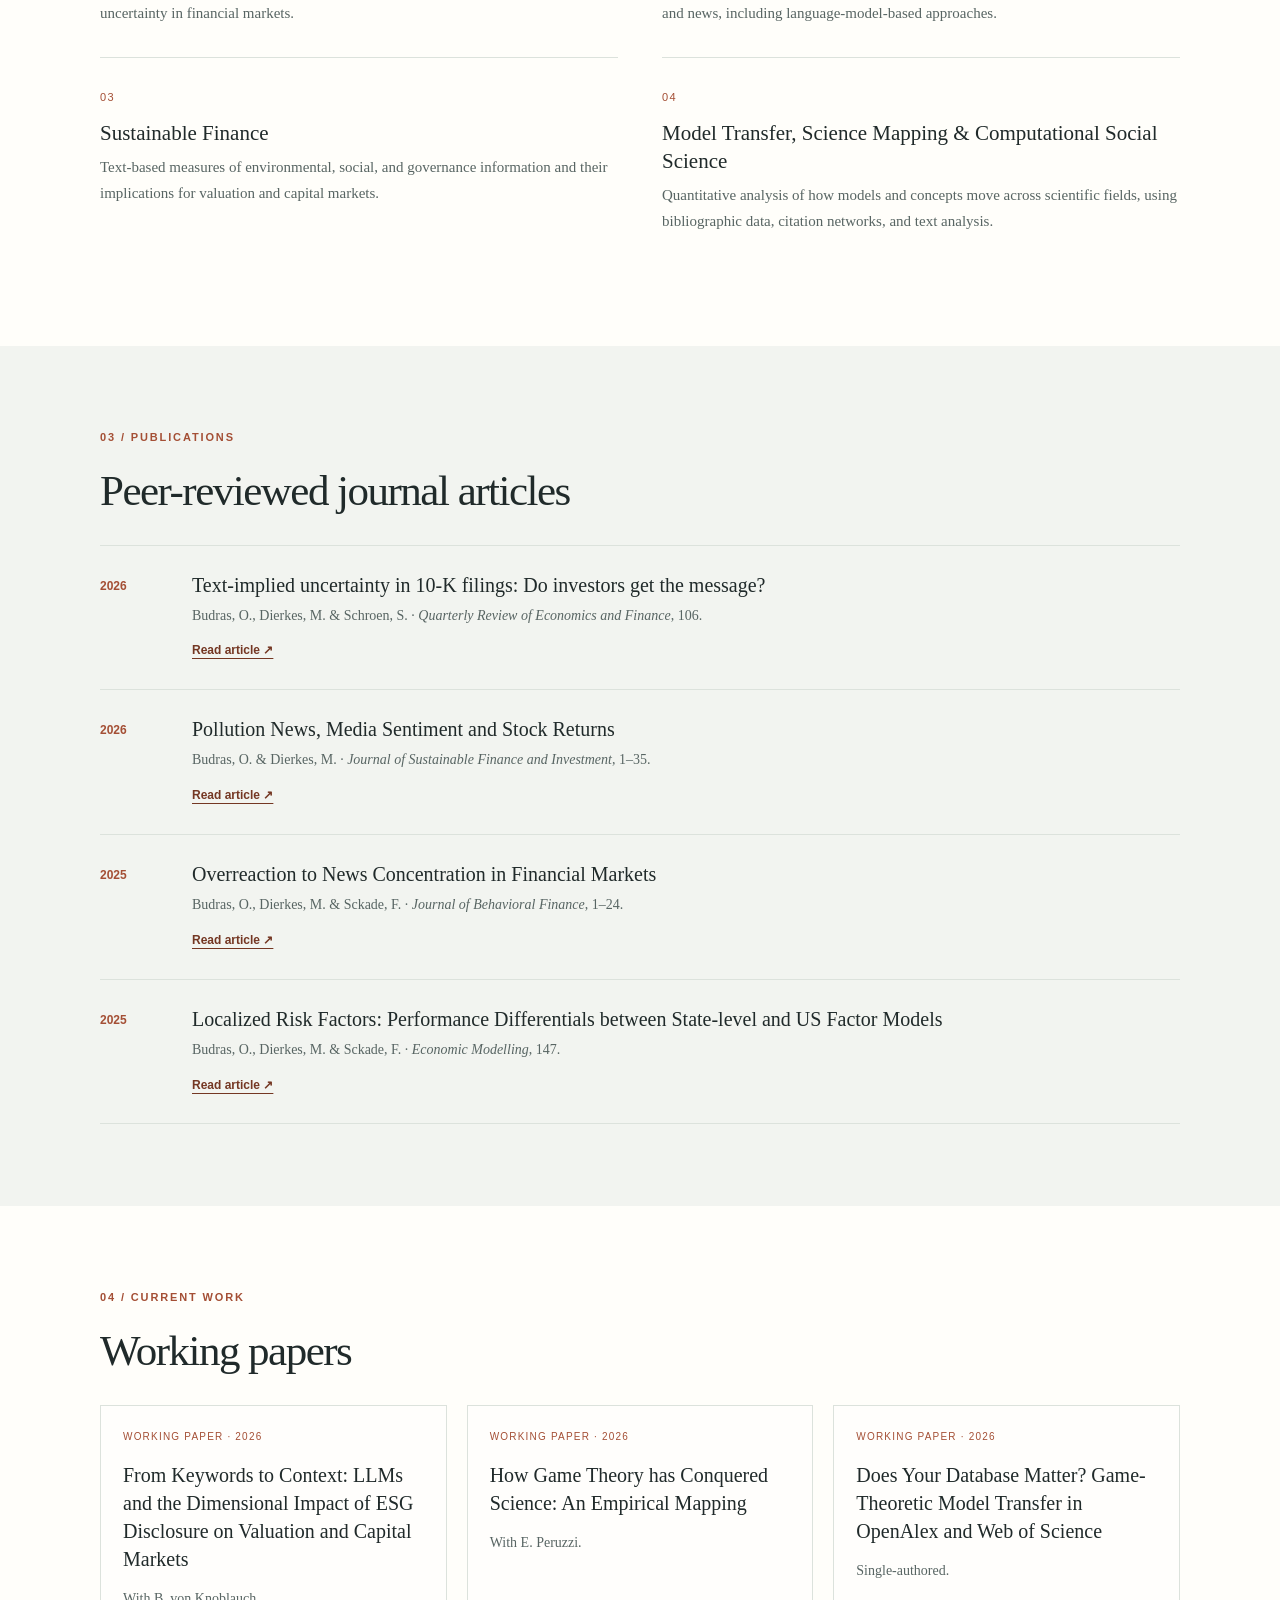
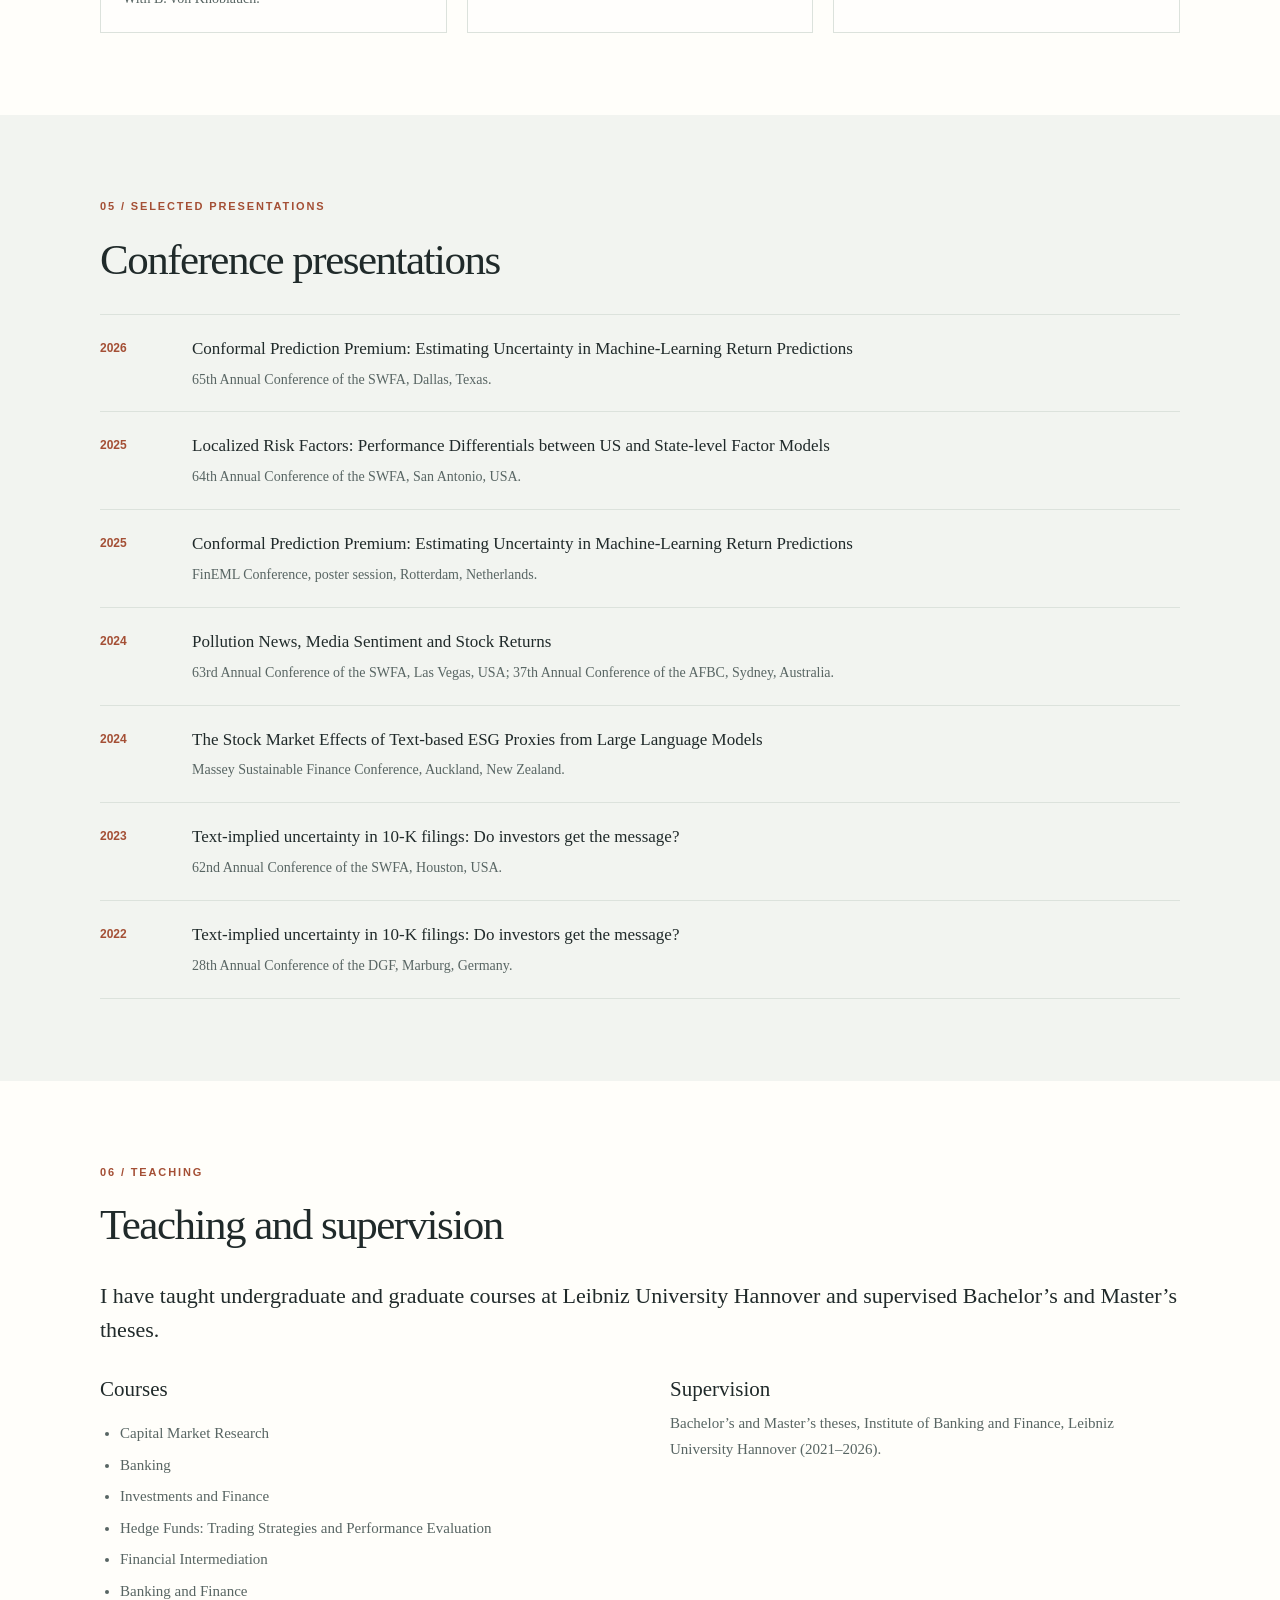
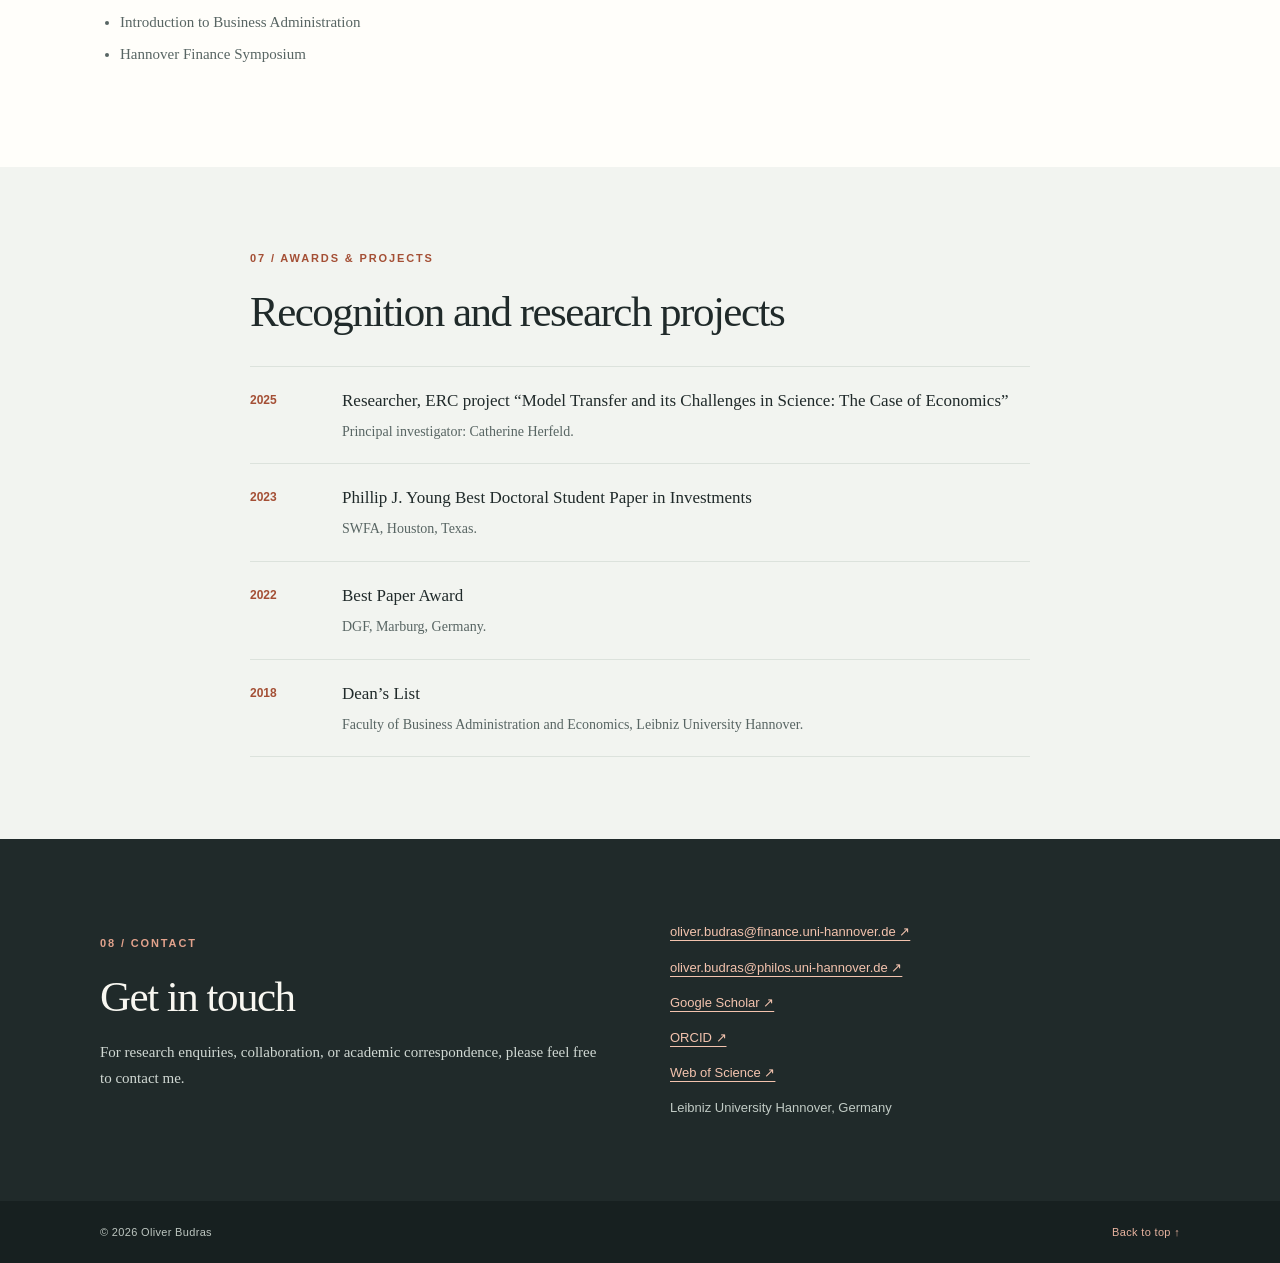
==== commit 7b3f3210: "Update index.html" ====
--- a/index.html
+++ b/index.html
@@ -1,6 +1,7 @@
 <!doctype html>
 <html lang="en">
 <head>
+  <meta name="google-site-verification" content="6gjhQ0mH_9LCgCuL1rdwOcDBapl3lZIQHD8iM98LMyM" />
   <meta charset="utf-8">
   <meta name="viewport" content="width=device-width, initial-scale=1">
   <meta name="description" content="Oliver Budras — research in financial economics, asset pricing, natural language processing, machine learning, sustainable finance, and model transfer.">
@@ -29,7 +30,7 @@
       <div class="hero-copy">
         <p class="eyebrow">Academic website</p>
         <h1>Oliver Budras</h1>
-        <p class="subtitle">Financial Economics · Asset Pricing · NLP &amp; Machine Learning</p>
+        <p class="subtitle">Financial Economics · Asset Pricing · NLP &amp; Machine Learning · Computational Social Sciences </p>
         <p class="intro">I study financial markets using quantitative methods and text-as-data approaches, with interests spanning asset pricing, sustainable finance, and the movement of models and methods across scientific disciplines.</p>
         <div class="hero-links">
           <a class="button button-dark" href="#publications">Explore my research</a>
@@ -43,7 +44,7 @@
         <div class="card-rule"></div>
         <span class="card-label">Research areas</span>
         <ul class="tag-list">
-          <li>Asset pricing</li><li>Financial markets</li><li>NLP</li><li>Machine learning</li><li>Sustainable finance</li><li>Model transfer</li>
+          <li>Asset pricing</li><li>Financial markets</li><li>NLP</li><li>Machine learning</li><li>Sustainable finance</li><li>Model transfer</li><li>Computational Social Science</li>
         </ul>
       </aside>
     </section>
@@ -104,7 +105,7 @@
           <article class="research-item"><span class="number">01</span><h3>Asset Pricing &amp; Financial Markets</h3><p>Empirical asset pricing, risk factors, investor responses to information, and the role of uncertainty in financial markets.</p></article>
           <article class="research-item"><span class="number">02</span><h3>Text as Data, NLP &amp; Machine Learning</h3><p>Methods for extracting economically meaningful signals from corporate disclosures and news, including language-model-based approaches.</p></article>
           <article class="research-item"><span class="number">03</span><h3>Sustainable Finance</h3><p>Text-based measures of environmental, social, and governance information and their implications for valuation and capital markets.</p></article>
-          <article class="research-item"><span class="number">04</span><h3>Model Transfer &amp; Science Mapping</h3><p>Quantitative analysis of how models and concepts move across scientific fields, using bibliographic data, citation networks, and text analysis.</p></article>
+          <article class="research-item"><span class="number">04</span><h3>Model Transfer, Science Mapping &amp; Computational Social Science</h3><p>Quantitative analysis of how models and concepts move across scientific fields, using bibliographic data, citation networks, and text analysis.</p></article>
         </div>
       </div>
     </section>
